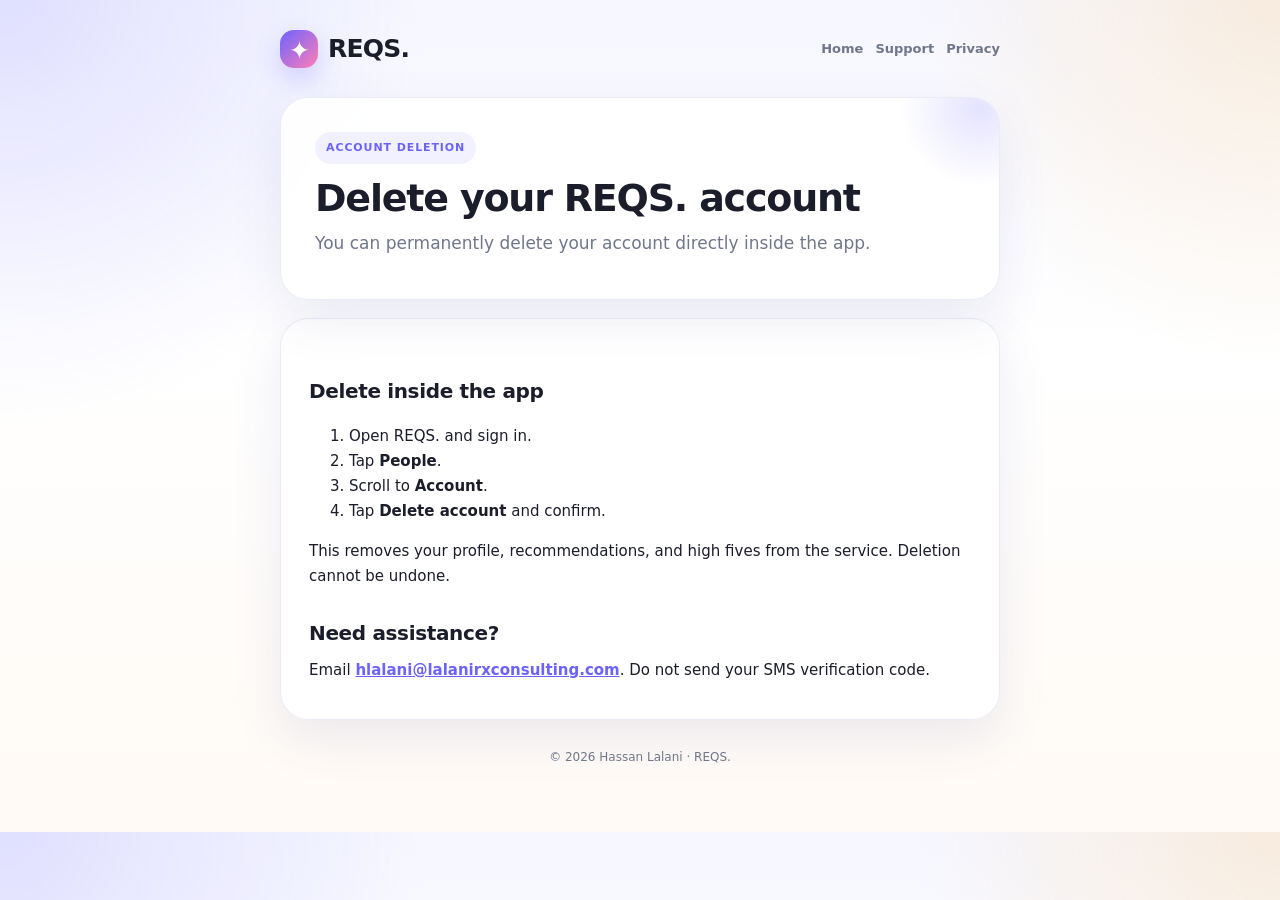
==== delete-account.html @ cd385671 "Add files via upload" ====
<!doctype html><html lang="en"><head><meta charset="utf-8"><meta name="viewport" content="width=device-width,initial-scale=1"><title>Delete Your REQS. Account</title><link rel="stylesheet" href="site.css"></head><body><main class="wrap"><nav class="nav"><div class="brand"><span class="mark">✦</span>REQS.</div><div class="navlinks"><a href="index.html">Home</a><a href="support.html">Support</a><a href="privacy.html">Privacy</a></div></nav><section class="hero"><span class="eyebrow">Account deletion</span><h1>Delete your REQS. account</h1><p class="lead">You can permanently delete your account directly inside the app.</p></section><section class="card"><h2>Delete inside the app</h2><ol><li>Open REQS. and sign in.</li><li>Tap <strong>People</strong>.</li><li>Scroll to <strong>Account</strong>.</li><li>Tap <strong>Delete account</strong> and confirm.</li></ol><p>This removes your profile, recommendations, and high fives from the service. Deletion cannot be undone.</p><h2>Need assistance?</h2><p>Email <a class="email" href="mailto:hlalani@lalanirxconsulting.com">hlalani@lalanirxconsulting.com</a>. Do not send your SMS verification code.</p></section><footer>© 2026 Hassan Lalani · REQS.</footer></main></body></html>
---- site.css ----
:root{--ink:#1b1d2a;--muted:#70778b;--purple:#6c63ff;--pink:#ff7eb6;--orange:#ffb84d;--line:#e8ebf6;--bg:#f6f7ff}
*{box-sizing:border-box}body{margin:0;color:var(--ink);font-family:Inter,ui-sans-serif,system-ui,-apple-system,BlinkMacSystemFont,"Segoe UI",sans-serif;background:radial-gradient(circle at top left,rgba(108,99,255,.16),transparent 28%),radial-gradient(circle at top right,rgba(255,184,77,.18),transparent 24%),linear-gradient(180deg,var(--bg),#fff 42%,#fffaf5);line-height:1.65}.wrap{max-width:760px;margin:0 auto;padding:28px 20px 64px}.nav{display:flex;align-items:center;justify-content:space-between;gap:16px;margin-bottom:28px}.brand{display:flex;align-items:center;gap:10px;font-size:25px;font-weight:900;letter-spacing:-.8px}.mark{width:38px;height:38px;border-radius:14px;display:grid;place-items:center;color:#fff;background:linear-gradient(135deg,var(--purple),var(--pink));box-shadow:0 10px 24px rgba(108,99,255,.25)}.nav a{color:var(--muted);text-decoration:none;font-size:13px;font-weight:700;margin-left:12px}.hero,.card{background:rgba(255,255,255,.9);border:1px solid rgba(232,235,246,.95);box-shadow:0 18px 50px rgba(78,84,155,.11);border-radius:28px}.hero{padding:34px;margin-bottom:18px;position:relative;overflow:hidden}.hero:after{content:"";position:absolute;width:160px;height:160px;border-radius:50%;right:-60px;top:-70px;background:radial-gradient(circle,rgba(108,99,255,.18),transparent 70%)}.eyebrow{display:inline-block;color:var(--purple);background:rgba(108,99,255,.09);border-radius:999px;padding:7px 11px;font-size:11px;font-weight:900;letter-spacing:.9px;text-transform:uppercase}h1{font-size:38px;line-height:1.08;letter-spacing:-1.2px;margin:14px 0 10px}h2{font-size:20px;margin:28px 0 8px;letter-spacing:-.35px}p,li{font-size:15px}p{margin:8px 0}.lead{font-size:17px;color:var(--muted);max-width:600px}.card{padding:28px;margin-top:16px}.btn{display:inline-block;margin-top:18px;padding:13px 18px;border-radius:16px;background:linear-gradient(135deg,var(--purple),#8c7bff);color:#fff;text-decoration:none;font-weight:800;box-shadow:0 12px 24px rgba(108,99,255,.23)}.links{display:flex;gap:10px;flex-wrap:wrap;margin-top:18px}.links a{color:var(--purple);font-weight:800;text-decoration:none;background:#f4f3ff;padding:9px 12px;border-radius:999px}.notice{padding:16px 18px;border-radius:18px;background:#f9f9ff;border:1px solid var(--line);margin-top:16px}.email{font-weight:900;color:var(--purple)}footer{text-align:center;color:var(--muted);font-size:12px;margin-top:28px}@media(max-width:560px){h1{font-size:32px}.hero,.card{padding:23px}.nav{align-items:flex-start}.navlinks{display:flex;flex-direction:column;align-items:flex-end}.nav a{margin:0}}
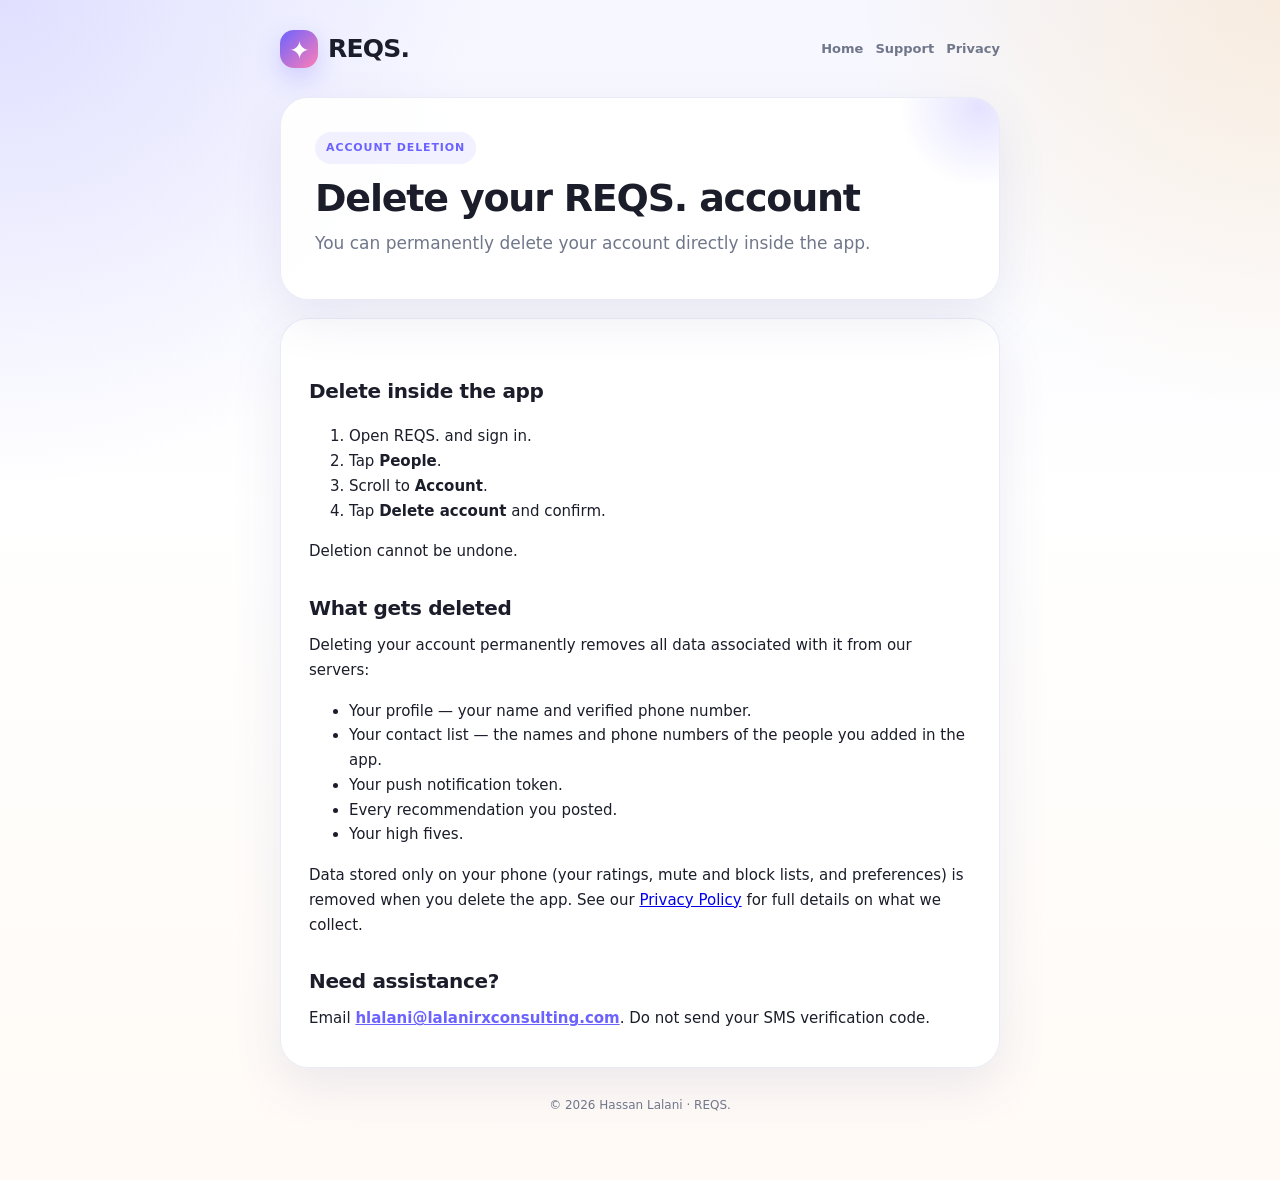
==== commit 110d130d: "Delete-account page: list exactly what data is removed on deletion" ====
--- a/delete-account.html
+++ b/delete-account.html
@@ -1 +1 @@
-<!doctype html><html lang="en"><head><meta charset="utf-8"><meta name="viewport" content="width=device-width,initial-scale=1"><title>Delete Your REQS. Account</title><link rel="stylesheet" href="site.css"></head><body><main class="wrap"><nav class="nav"><div class="brand"><span class="mark">✦</span>REQS.</div><div class="navlinks"><a href="index.html">Home</a><a href="support.html">Support</a><a href="privacy.html">Privacy</a></div></nav><section class="hero"><span class="eyebrow">Account deletion</span><h1>Delete your REQS. account</h1><p class="lead">You can permanently delete your account directly inside the app.</p></section><section class="card"><h2>Delete inside the app</h2><ol><li>Open REQS. and sign in.</li><li>Tap <strong>People</strong>.</li><li>Scroll to <strong>Account</strong>.</li><li>Tap <strong>Delete account</strong> and confirm.</li></ol><p>This removes your profile, recommendations, and high fives from the service. Deletion cannot be undone.</p><h2>Need assistance?</h2><p>Email <a class="email" href="mailto:hlalani@lalanirxconsulting.com">hlalani@lalanirxconsulting.com</a>. Do not send your SMS verification code.</p></section><footer>© 2026 Hassan Lalani · REQS.</footer></main></body></html>
+<!doctype html><html lang="en"><head><meta charset="utf-8"><meta name="viewport" content="width=device-width,initial-scale=1"><title>Delete Your REQS. Account</title><link rel="stylesheet" href="site.css"></head><body><main class="wrap"><nav class="nav"><div class="brand"><span class="mark">✦</span>REQS.</div><div class="navlinks"><a href="index.html">Home</a><a href="support.html">Support</a><a href="privacy.html">Privacy</a></div></nav><section class="hero"><span class="eyebrow">Account deletion</span><h1>Delete your REQS. account</h1><p class="lead">You can permanently delete your account directly inside the app.</p></section><section class="card"><h2>Delete inside the app</h2><ol><li>Open REQS. and sign in.</li><li>Tap <strong>People</strong>.</li><li>Scroll to <strong>Account</strong>.</li><li>Tap <strong>Delete account</strong> and confirm.</li></ol><p>Deletion cannot be undone.</p><h2>What gets deleted</h2><p>Deleting your account permanently removes all data associated with it from our servers:</p><ul><li>Your profile — your name and verified phone number.</li><li>Your contact list — the names and phone numbers of the people you added in the app.</li><li>Your push notification token.</li><li>Every recommendation you posted.</li><li>Your high fives.</li></ul><p>Data stored only on your phone (your ratings, mute and block lists, and preferences) is removed when you delete the app. See our <a href="privacy.html">Privacy Policy</a> for full details on what we collect.</p><h2>Need assistance?</h2><p>Email <a class="email" href="mailto:hlalani@lalanirxconsulting.com">hlalani@lalanirxconsulting.com</a>. Do not send your SMS verification code.</p></section><footer>© 2026 Hassan Lalani · REQS.</footer></main></body></html>
